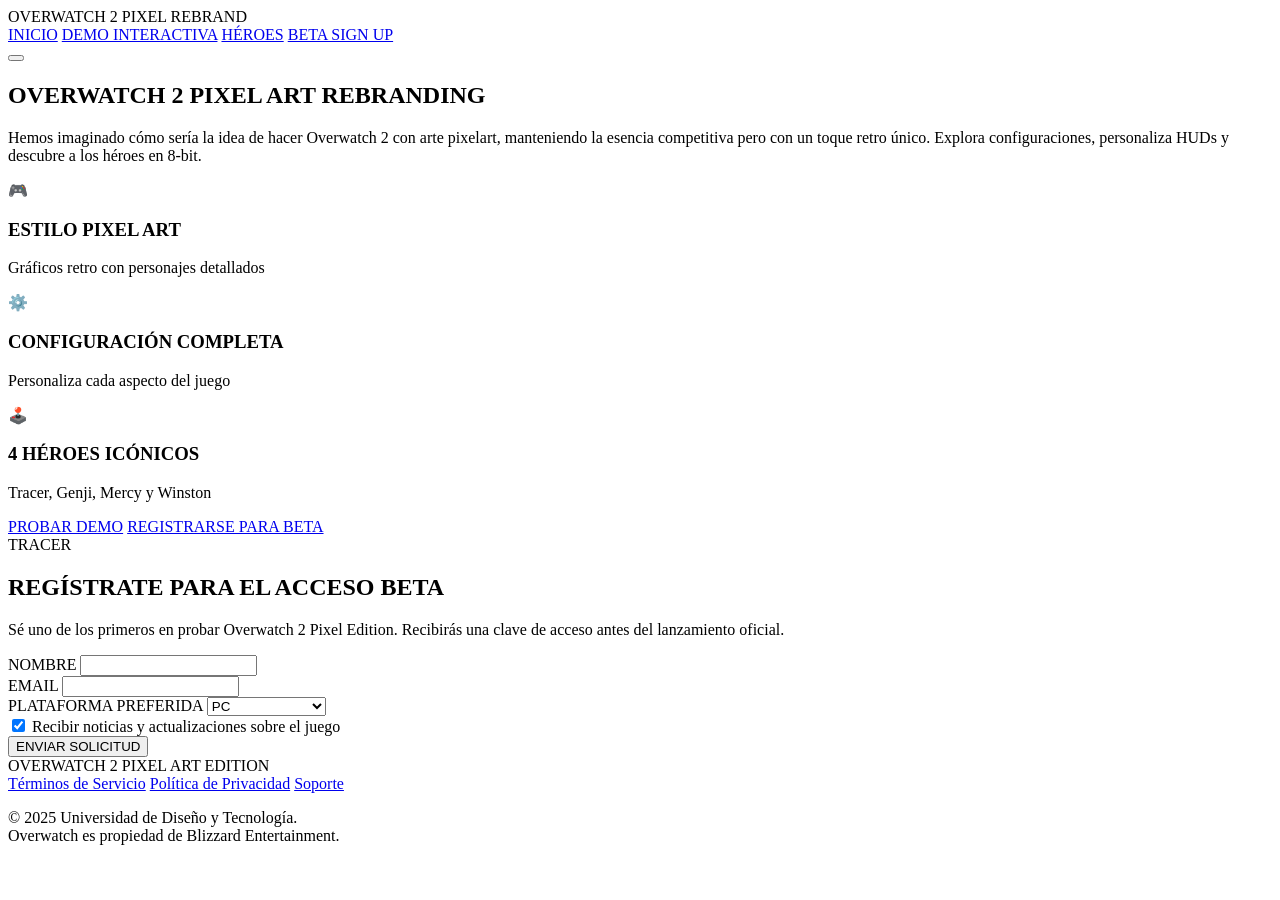
==== Overwatch2_Pixelart/Overwatch2_Pixelart/html/index.html @ 7605a67c "Add files via upload" ====
<!DOCTYPE html>
<html lang="es">
<head>
    <meta charset="UTF-8">
    <meta name="viewport" content="width=device-width, initial-scale=1.0">
    <title>Overwatch 2 - Pixel Art Rebranding</title>
    
    <!-- Fuentes -->
    <link href="https://fonts.googleapis.com/css2?family=Oswald:wght@300;400;500;600;700&display=swap" rel="stylesheet">
    
    <!-- Estilos -->
    <link rel="stylesheet" href="css/styles.css">
    <link rel="stylesheet" href="css/landing.css">
    <link rel="stylesheet" href="css/responsive.css">
    
    <!-- jQuery -->
    <script src="https://code.jquery.com/jquery-3.6.0.min.js"></script>
</head>
<body class="landing-page">
    <!-- Fondo con efecto fibra de carbono -->
    <div class="carbon-fiber-background"></div>
    
    <!-- Navegación -->
    <nav class="main-nav">
        <div class="nav-container">
            <div class="logo">
                <span class="pixel-text">OVERWATCH 2</span>
                <span class="rebranding-text">PIXEL REBRAND</span>
            </div>
            
            <div class="nav-links">
                <a href="index.html" class="nav-link active">INICIO</a>
                <a href="demo.html" class="nav-link">DEMO INTERACTIVA</a>
                <a href="#heroes" class="nav-link">HÉROES</a>
                <a href="#form" class="nav-link nav-cta">BETA SIGN UP</a>
            </div>
            
            <button class="mobile-menu-btn">
                <span class="pixel-bar"></span>
                <span class="pixel-bar"></span>
                <span class="pixel-bar"></span>
            </button>
        </div>
    </nav>
    
    <!-- Hero Section -->
    <section class="hero-section">
        <div class="hero-content">
            <h1 class="main-title">
                <span class="title-line-1">OVERWATCH 2</span>
                <span class="title-line-2">PIXEL ART REBRANDING</span>
            </h1>
            
            <p class="game-description">
                Hemos imaginado cómo sería la idea de hacer Overwatch 2 con arte pixelart, 
                manteniendo la esencia competitiva pero con un toque retro único. 
                Explora configuraciones, personaliza HUDs y descubre a los héroes en 8-bit.
            </p>
            
            <div class="key-features">
                <div class="feature">
                    <div class="feature-icon pixel-icon">🎮</div>
                    <h3>ESTILO PIXEL ART</h3>
                    <p>Gráficos retro con personajes detallados</p>
                </div>
                <div class="feature">
                    <div class="feature-icon pixel-icon">⚙️</div>
                    <h3>CONFIGURACIÓN COMPLETA</h3>
                    <p>Personaliza cada aspecto del juego</p>
                </div>
                <div class="feature">
                    <div class="feature-icon pixel-icon">🕹️</div>
                    <h3>4 HÉROES ICÓNICOS</h3>
                    <p>Tracer, Genji, Mercy y Winston</p>
                </div>
            </div>
            
            <div class="cta-buttons">
                <a href="demo.html" class="btn-primary">PROBAR DEMO</a>
                <a href="#form" class="btn-secondary">REGISTRARSE PARA BETA</a>
            </div>
        </div>
        
        <div class="hero-image">
            <div class="pixel-hero-display">
                <div class="pixel-hero" id="landingHero">
                    <div class="pixel-grid"></div>
                    <div class="hero-name">TRACER</div>
                </div>
            </div>
        </div>
    </section>
    
    <!-- Formulario de Inscripción Beta -->
    <section id="form" class="beta-form-section">
        <div class="form-container">
            <h2 class="section-title">REGÍSTRATE PARA EL ACCESO BETA</h2>
            <p class="form-description">
                Sé uno de los primeros en probar Overwatch 2 Pixel Edition. 
                Recibirás una clave de acceso antes del lanzamiento oficial.
            </p>
            
            <form id="beta-signup-form" class="beta-form">
                <div class="form-row">
                    <div class="form-group">
                        <label for="name" class="pixel-label">NOMBRE</label>
                        <input type="text" id="name" name="name" required class="pixel-input">
                    </div>
                    <div class="form-group">
                        <label for="email" class="pixel-label">EMAIL</label>
                        <input type="email" id="email" name="email" required class="pixel-input">
                    </div>
                </div>
                
                <div class="form-group">
                    <label for="platform" class="pixel-label">PLATAFORMA PREFERIDA</label>
                    <select id="platform" name="platform" class="pixel-select">
                        <option value="pc">PC</option>
                        <option value="playstation">PlayStation</option>
                        <option value="xbox">Xbox</option>
                        <option value="switch">Nintendo Switch</option>
                    </select>
                </div>
                
                <div class="form-group">
                    <label class="pixel-label checkbox-label">
                        <input type="checkbox" name="newsletter" checked>
                        <span class="pixel-checkbox"></span>
                        Recibir noticias y actualizaciones sobre el juego
                    </label>
                </div>
                
                <button type="submit" class="btn-submit">ENVIAR SOLICITUD</button>
            </form>
        </div>
    </section>
    
    <!-- Footer -->
    <footer class="main-footer">
        <div class="footer-content">
            <div class="footer-logo">
                <span class="pixel-text">OVERWATCH 2</span>
                <span class="footer-subtitle">PIXEL ART EDITION</span>
            </div>
            
            <div class="footer-links">
                <a href="#" class="footer-link">Términos de Servicio</a>
                <a href="#" class="footer-link">Política de Privacidad</a>
                <a href="#" class="footer-link">Soporte</a>
            </div>
            
            <p class="copyright">
                © 2025 Universidad de Diseño y Tecnología.<br>
                Overwatch es propiedad de Blizzard Entertainment.
            </p>
        </div>
    </footer>
    
    <!-- Scripts -->
    <script src="js/main.js"></script>
    <script src="js/form-validation.js"></script>
</body>
</html>
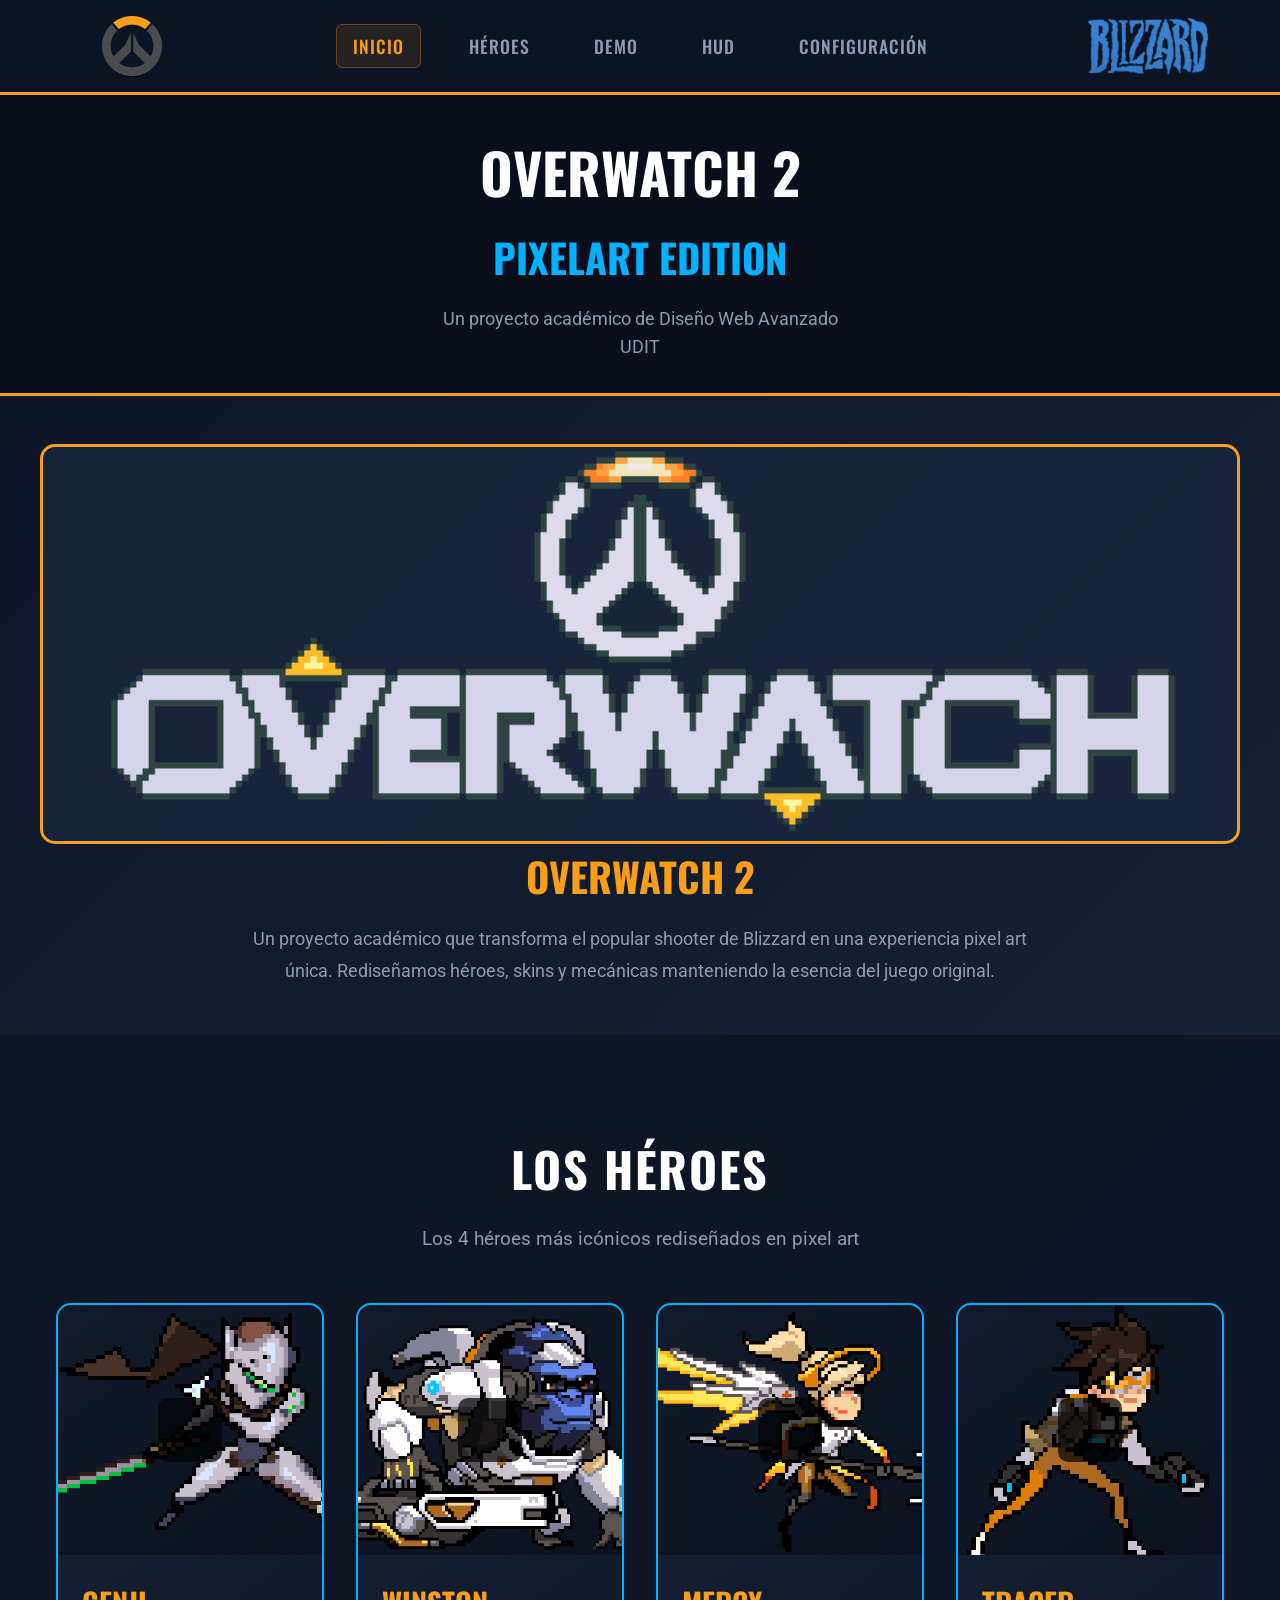
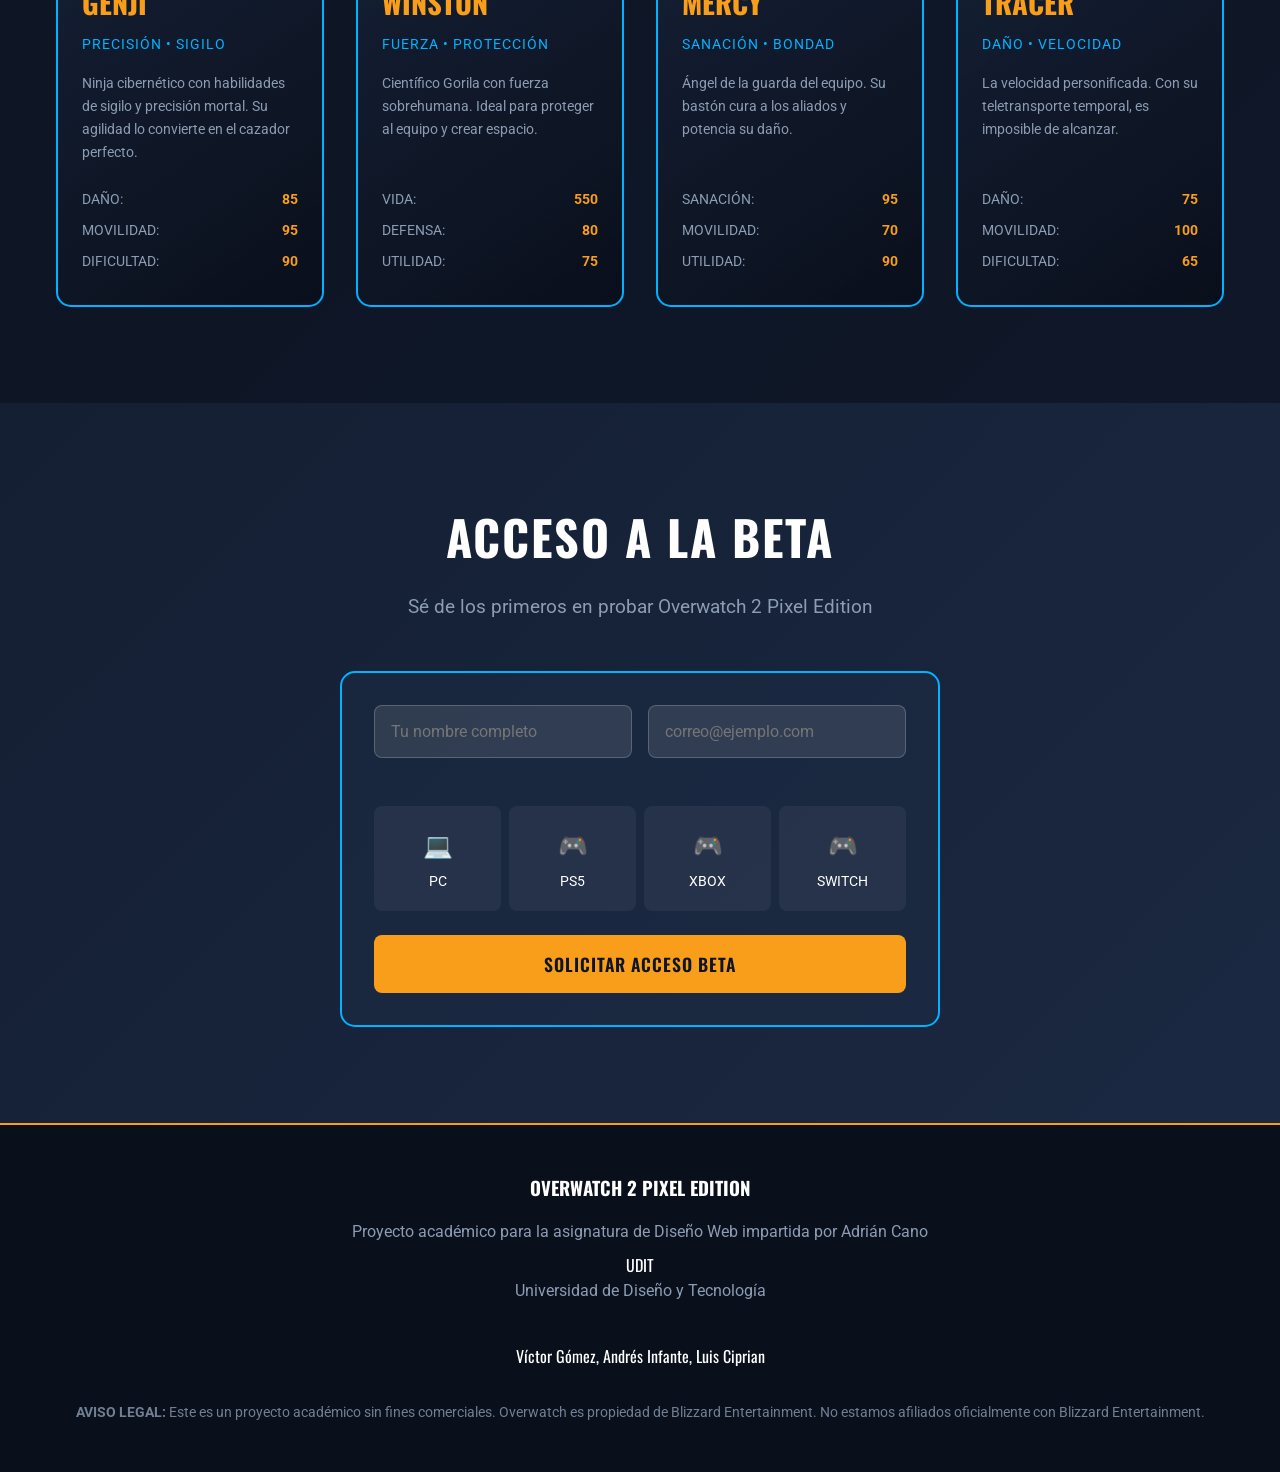
==== commit 08bfff72: "Add files via upload" ====
--- a/Overwatch2_Pixelart/Overwatch2_Pixelart/html/index.html
+++ b/Overwatch2_Pixelart/Overwatch2_Pixelart/html/index.html
@@ -3,161 +3,1087 @@
 <head>
     <meta charset="UTF-8">
     <meta name="viewport" content="width=device-width, initial-scale=1.0">
-    <title>Overwatch 2 - Pixel Art Rebranding</title>
+    <title>Overwatch 2 - Pixel Art Edition | Proyecto Académico</title>
+    
+    
+    <meta name="description" content="Overwatch 2 reimaginado en estilo pixel art. Proyecto académico de rebranding con demo interactiva.">
+    <meta name="keywords" content="Overwatch 2, pixel art, retro gaming, 8-bit, Tracer, Genji, Mercy, Winston">
+    <meta name="author" content="UDIT - Universidad de Diseño y Tecnología">
+    
+    
+    <meta property="og:title" content="Overwatch 2 - Pixel Art Edition">
+    <meta property="og:description" content="Proyecto académico - Overwatch 2 en estilo pixel art">
+    <meta property="og:type" content="website">
     
     <!-- Fuentes -->
-    <link href="https://fonts.googleapis.com/css2?family=Oswald:wght@300;400;500;600;700&display=swap" rel="stylesheet">
+    <link rel="preconnect" href="https://fonts.googleapis.com">
+    <link rel="preconnect" href="https://fonts.gstatic.com" crossorigin>
+    <link href="https://fonts.googleapis.com/css2?family=Oswald:wght@300;400;500;600;700&family=Roboto:wght@300;400;500;700&display=swap" rel="stylesheet">
     
-    <!-- Estilos -->
-    <link rel="stylesheet" href="css/styles.css">
-    <link rel="stylesheet" href="css/landing.css">
-    <link rel="stylesheet" href="css/responsive.css">
+    <!-- Favicon -->
+    <link rel="icon" href="favicon.ico" type="image/x-icon">
     
     <!-- jQuery -->
-    <script src="https://code.jquery.com/jquery-3.6.0.min.js"></script>
+    <script src="https://code.jquery.com/jquery-3.6.0.min.js" defer></script>
 </head>
 <body class="landing-page">
-    <!-- Fondo con efecto fibra de carbono -->
-    <div class="carbon-fiber-background"></div>
+
+    <div class="ow-background">
+        <div class="particles-container"></div>
+        <div class="gradient-overlay"></div>
+    </div>
+    <!DOCTYPE html>
+<html lang="es">
+<head>
+    <meta charset="UTF-8">
+    <meta name="viewport" content="width=device-width, initial-scale=1.0">
+    <title>Overwatch 2 - Pixel Art Edition</title>
     
-    <!-- Navegación -->
-    <nav class="main-nav">
-        <div class="nav-container">
-            <div class="logo">
-                <span class="pixel-text">OVERWATCH 2</span>
-                <span class="rebranding-text">PIXEL REBRAND</span>
-            </div>
-            
-            <div class="nav-links">
-                <a href="index.html" class="nav-link active">INICIO</a>
-                <a href="demo.html" class="nav-link">DEMO INTERACTIVA</a>
-                <a href="#heroes" class="nav-link">HÉROES</a>
-                <a href="#form" class="nav-link nav-cta">BETA SIGN UP</a>
-            </div>
-            
-            <button class="mobile-menu-btn">
-                <span class="pixel-bar"></span>
-                <span class="pixel-bar"></span>
-                <span class="pixel-bar"></span>
-            </button>
-        </div>
-    </nav>
+    <!-- Fuentes -->
+    <link rel="preconnect" href="https://fonts.googleapis.com">
+    <link rel="preconnect" href="https://fonts.gstatic.com" crossorigin>
+    <link href="https://fonts.googleapis.com/css2?family=Oswald:wght@400;500;600;700&family=Roboto:wght@400;500&display=swap" rel="stylesheet">
     
-    <!-- Hero Section -->
-    <section class="hero-section">
-        <div class="hero-content">
-            <h1 class="main-title">
-                <span class="title-line-1">OVERWATCH 2</span>
-                <span class="title-line-2">PIXEL ART REBRANDING</span>
-            </h1>
-            
-            <p class="game-description">
-                Hemos imaginado cómo sería la idea de hacer Overwatch 2 con arte pixelart, 
-                manteniendo la esencia competitiva pero con un toque retro único. 
-                Explora configuraciones, personaliza HUDs y descubre a los héroes en 8-bit.
-            </p>
-            
-            <div class="key-features">
-                <div class="feature">
-                    <div class="feature-icon pixel-icon">🎮</div>
-                    <h3>ESTILO PIXEL ART</h3>
-                    <p>Gráficos retro con personajes detallados</p>
-                </div>
-                <div class="feature">
-                    <div class="feature-icon pixel-icon">⚙️</div>
-                    <h3>CONFIGURACIÓN COMPLETA</h3>
-                    <p>Personaliza cada aspecto del juego</p>
-                </div>
-                <div class="feature">
-                    <div class="feature-icon pixel-icon">🕹️</div>
-                    <h3>4 HÉROES ICÓNICOS</h3>
-                    <p>Tracer, Genji, Mercy y Winston</p>
+    <style>
+        /* Reset y estilos base */
+        * {
+            margin: 0;
+            padding: 0;
+            box-sizing: border-box;
+        }
+
+        body {
+            font-family: 'Oswald', sans-serif;
+            background: linear-gradient(135deg, #0d1524 0%, #1c2a44 100%);
+            color: white;
+            min-height: 100vh;
+        }
+
+        /* Variables de color */
+        :root {
+            --ow-orange: #f99e1a;
+            --ow-blue: #00b2ff;
+            --ow-dark: #0d1524;
+            --ow-white: #ffffff;
+            --ow-gray: #8b9cb3;
+        }
+
+        /* Header simple */
+        .simple-header {
+            background: rgba(13, 21, 36, 0.95);
+            border-bottom: 3px solid var(--ow-orange);
+            padding: 1rem 0;
+            position: sticky;
+            top: 0;
+            z-index: 1000;
+        }
+
+        .header-content {
+            max-width: 1200px;
+            margin: 0 auto;
+            display: flex;
+            justify-content: space-between;
+            align-items: center;
+            padding: 0 2rem;
+        }
+
+        /* Hueco izquierdo para logo Oficial */
+        .logo-left {
+            flex: 1;
+        }
+
+        .logo-container {
+            width: 120px;
+            height: 60px;
+            display: flex;
+            align-items: center;
+            justify-content: center;
+        }
+
+        .logo-image {
+            max-width: 100%;
+            max-height: 100%;
+            object-fit: contain;
+        }
+
+        .logo-placeholder {
+            width: 100%;
+            height: 100%;
+            background: rgba(249, 158, 26, 0.1);
+            border: 2px dashed var(--ow-orange);
+            border-radius: 8px;
+            display: flex;
+            align-items: center;
+            justify-content: center;
+            color: var(--ow-gray);
+            font-size: 0.8rem;
+            text-align: center;
+            padding: 0.5rem;
+        }
+
+        /* Navegación central */
+        .nav-center {
+            flex: 2;
+            display: flex;
+            justify-content: center;
+        }
+
+        .nav-links {
+            display: flex;
+            gap: 2rem;
+            list-style: none;
+        }
+
+        .nav-link {
+            color: var(--ow-gray);
+            text-decoration: none;
+            font-size: 1.1rem;
+            font-weight: 500;
+            padding: 0.5rem 1rem;
+            border-radius: 6px;
+            transition: all 0.3s ease;
+            text-transform: uppercase;
+            letter-spacing: 1px;
+        }
+
+        .nav-link:hover {
+            color: var(--ow-white);
+            background: rgba(255, 255, 255, 0.1);
+            transform: translateY(-2px);
+        }
+
+        .nav-link.active {
+            color: var(--ow-orange);
+            background: rgba(249, 158, 26, 0.1);
+            border: 1px solid rgba(249, 158, 26, 0.3);
+        }
+
+        /* Hueco derecho para logo Blizzard*/
+        .logo-right {
+            flex: 1;
+            display: flex;
+            justify-content: flex-end;
+        }
+
+        /* Menú móvil */
+        .mobile-toggle {
+            display: none;
+            background: none;
+            border: none;
+            color: var(--ow-white);
+            font-size: 1.5rem;
+            cursor: pointer;
+            padding: 0.5rem;
+        }
+
+        /* Responsive */
+        @media (max-width: 992px) {
+            .header-content {
+                padding: 0 1rem;
+            }
+            
+            .nav-links {
+                gap: 1rem;
+            }
+            
+            .nav-link {
+                font-size: 1rem;
+                padding: 0.4rem 0.8rem;
+            }
+        }
+
+        @media (max-width: 768px) {
+            .header-content {
+                flex-wrap: wrap;
+            }
+            
+            .logo-left, .logo-right {
+                flex: none;
+                width: 100px;
+            }
+            
+            .nav-center {
+                order: 3;
+                flex: 100%;
+                margin-top: 1rem;
+            }
+            
+            .mobile-toggle {
+                display: block;
+                order: 2;
+            }
+            
+            .nav-links {
+                flex-direction: column;
+                gap: 0.5rem;
+                display: none;
+                width: 100%;
+            }
+            
+            .nav-links.active {
+                display: flex;
+            }
+            
+            .nav-link {
+                text-align: center;
+                padding: 1rem;
+                background: rgba(255, 255, 255, 0.05);
+                border-radius: 8px;
+            }
+        }
+
+        @media (max-width: 480px) {
+            .logo-container {
+                width: 100px;
+                height: 50px;
+            }
+            
+            .header-content {
+                padding: 0 0.5rem;
+            }
+            
+            .nav-link {
+                font-size: 0.9rem;
+            }
+        }
+    </style>
+</head>
+<body>
+    <!-- Header Simple -->
+    <header class="simple-header">
+        <div class="header-content">
+           
+            <div class="logo-left">
+                <div class="logo-container">
+                 
+                    <img src="../media/images/backgrounds/Ow.png" alt="Logo Izquierdo" class="logo-image" 
+                         onerror="this.style.display='none'; this.nextElementSibling.style.display='flex';">
+                    <div class="logo-placeholder" style="display: none;">
+                        Logo Izquierdo<br>
+                        ../media/logos/logo-left.png
+                    </div>
                 </div>
             </div>
             
-            <div class="cta-buttons">
-                <a href="demo.html" class="btn-primary">PROBAR DEMO</a>
-                <a href="#form" class="btn-secondary">REGISTRARSE PARA BETA</a>
-            </div>
-        </div>
-        
-        <div class="hero-image">
-            <div class="pixel-hero-display">
-                <div class="pixel-hero" id="landingHero">
-                    <div class="pixel-grid"></div>
-                    <div class="hero-name">TRACER</div>
+            <!-- Navegación -->
+            <button class="mobile-toggle" aria-label="Menú">
+                ☰
+            </button>
+            
+            <nav class="nav-center">
+                <ul class="nav-links">
+                    <li><a href="index.html" class="nav-link active">INICIO</a></li>
+                    <li><a href="characters.html" class="nav-link">HÉROES</a></li>
+                    <li><a href="demo.html" class="nav-link">DEMO</a></li>
+                    <li><a href="hud.html" class="nav-link">HUD</a></li>
+                    <li><a href="config.html" class="nav-link">CONFIGURACIÓN</a></li>
+                </ul>
+            </nav>
+            
+           
+            <div class="logo-right">
+                <div class="logo-container">
+                    
+                    <img src="../media/images/backgrounds/Blizzard.png" alt="Logo Derecho" class="logo-image"
+                         onerror="this.style.display='none'; this.nextElementSibling.style.display='flex';">
+                    <div class="logo-placeholder" style="display: none;">
+                        Logo Derecho<br>
+                        ../media/logos/logo-right.png
+                    </div>
                 </div>
             </div>
         </div>
-    </section>
+    </header>
+
+
+
+    <script>
+        // Menú móvil
+        document.addEventListener('DOMContentLoaded', function() {
+            const toggleBtn = document.querySelector('.mobile-toggle');
+            const navLinks = document.querySelector('.nav-links');
+            
+            if (toggleBtn) {
+                toggleBtn.addEventListener('click', function() {
+                    navLinks.classList.toggle('active');
+                    this.textContent = navLinks.classList.contains('active') ? '✕' : '☰';
+                });
+            }
+            
+            // Marcar enlace activo según la página actual
+            const currentPage = window.location.pathname.split('/').pop();
+            document.querySelectorAll('.nav-link').forEach(link => {
+                const linkPage = link.getAttribute('href');
+                if (linkPage === currentPage || 
+                    (currentPage === '' && linkPage === 'index.html')) {
+                    link.classList.add('active');
+                } else {
+                    link.classList.remove('active');
+                }
+            });
+            
+            // Cerrar menú al hacer clic en un enlace (móvil)
+            document.querySelectorAll('.nav-link').forEach(link => {
+                link.addEventListener('click', function() {
+                    if (window.innerWidth <= 768) {
+                        navLinks.classList.remove('active');
+                        toggleBtn.textContent = '☰';
+                    }
+                });
+            });
+        });
+    </script>
+</body>
+</html>
+
+    <!-- Header simplificado -->
+    <header class="ow-header">
+        <div class="header-container">
+            <div>
+
+            </div>
+            <h1 class="main-title">
+                <span class="title-overwatch">OVERWATCH 2</span>
+                <div>
+
+                </div>
+                <span class="title-pixel">PIXELART EDITION</span>
+            </h1>
+            
+            <p class="header-subtitle">Un proyecto académico de Diseño Web Avanzado</p>
+            <div>
+                <p class="header-subtitle">UDIT</p>
+            </div>
+        </div>
+    </header>
+
     
-    <!-- Formulario de Inscripción Beta -->
-    <section id="form" class="beta-form-section">
-        <div class="form-container">
-            <h2 class="section-title">REGÍSTRATE PARA EL ACCESO BETA</h2>
-            <p class="form-description">
-                Sé uno de los primeros en probar Overwatch 2 Pixel Edition. 
-                Recibirás una clave de acceso antes del lanzamiento oficial.
-            </p>
-            
-            <form id="beta-signup-form" class="beta-form">
-                <div class="form-row">
-                    <div class="form-group">
-                        <label for="name" class="pixel-label">NOMBRE</label>
-                        <input type="text" id="name" name="name" required class="pixel-input">
+
+    <!-- Main Content -->
+    <main>
+        <!-- Hero Section -->
+        <section class="hero-section">
+            <div class="hero-container">
+              <div class="banner-image-container">
+    <!-- Usa la ruta correcta -->
+    <img src="../media/images/backgrounds/Logo.png" alt="Overwatch 2 Pixel Art Banner" class="banner-image">
+    <div class="image-placeholder" style="display: none;">
+        
+
+    </div>
+</div>
+           <div>
+            <div>
+
+            </div>
+           </div>     
+                <!-- Descripción del juego -->
+                <div class="game-description">
+                    <div>
+
                     </div>
-                    <div class="form-group">
-                        <label for="email" class="pixel-label">EMAIL</label>
-                        <input type="email" id="email" name="email" required class="pixel-input">
+                    <h2>OVERWATCH 2 </h2>
+                    <p>Un proyecto académico que transforma el popular shooter de Blizzard en una experiencia pixel art única. Rediseñamos héroes, skins y mecánicas manteniendo la esencia del juego original.</p>
+                </div>
+            </div>
+        </section>
+
+        <!-- Sección de Héroes - 4 personajes en paralelo -->
+        <section class="heroes-section" id="heroes">
+            <div class="section-container">
+                <h1 class="section-title">LOS HÉROES</h1>
+                <p class="section-subtitle">Los 4 héroes más icónicos rediseñados en pixel art</p>
+                
+                <div class="heroes-grid">
+                    <!-- HÉROE 1: GENJI -->
+                    <div class="hero-card">
+                        <div class="hero-image-container">
+                            <!-- Espacio para imagen de Genji -->
+                            <img src="../media/images/heroes/genji-pixel.png" alt="Genji Pixel Art" class="hero-image">
+                            <div class="image-placeholder">
+                               
+                            </div>
+                        </div>
+                        <div class="hero-info">
+                            <h3 class="hero-name">GENJI</h3>
+                            <p class="hero-role">PRECISIÓN • SIGILO</p>
+                            <p class="hero-description">Ninja cibernético con habilidades de sigilo y precisión mortal. Su agilidad lo convierte en el cazador perfecto.</p>
+                            <div class="hero-stats">
+                                <div class="stat">
+                                    <span>DAÑO:</span>
+                                    <span class="stat-value">85</span>
+                                </div>
+                                <div class="stat">
+                                    <span>MOVILIDAD:</span>
+                                    <span class="stat-value">95</span>
+                                </div>
+                                <div class="stat">
+                                    <span>DIFICULTAD:</span>
+                                    <span class="stat-value">90</span>
+                                </div>
+                            </div>
+                        </div>
+                    </div>
+
+                    <!-- HÉROE 2: WINSTON -->
+                    <div class="hero-card">
+                        <div class="hero-image-container">
+                            <!-- Espacio para imagen de Winston -->
+                            <img src="../media/images/heroes/winston-pixel.png" alt="Winston Pixel Art" class="hero-image">
+                            <div class="image-placeholder">
+                                
+                                
+                            </div>
+                        </div>
+                        <div class="hero-info">
+                            <h3 class="hero-name">WINSTON</h3>
+                            <p class="hero-role">FUERZA • PROTECCIÓN</p>
+                            <p class="hero-description">Científico Gorila con fuerza sobrehumana. Ideal para proteger al equipo y crear espacio.</p>
+                            <div class="hero-stats">
+                                <div class="stat">
+                                    <span>VIDA:</span>
+                                    <span class="stat-value">550</span>
+                                </div>
+                                <div class="stat">
+                                    <span>DEFENSA:</span>
+                                    <span class="stat-value">80</span>
+                                </div>
+                                <div class="stat">
+                                    <span>UTILIDAD:</span>
+                                    <span class="stat-value">75</span>
+                                </div>
+                            </div>
+                        </div>
+                    </div>
+
+                    <!-- HÉROE 3: MERCY -->
+                    <div class="hero-card">
+                        <div class="hero-image-container">
+                            <!-- Espacio para imagen de Mercy -->
+                            <img src="../media/images/heroes/mercy-pixel.png" alt="Mercy Pixel Art" class="hero-image">
+                            <div class="image-placeholder">
+                                
+                            </div>
+                        </div>
+                        <div class="hero-info">
+                            <h3 class="hero-name">MERCY</h3>
+                            <p class="hero-role">SANACIÓN • BONDAD</p>
+                            <p class="hero-description">Ángel de la guarda del equipo. Su bastón cura a los aliados y potencia su daño.</p>
+                            <div class="hero-stats">
+                                <div class="stat">
+                                    <span>SANACIÓN:</span>
+                                    <span class="stat-value">95</span>
+                                </div>
+                                <div class="stat">
+                                    <span>MOVILIDAD:</span>
+                                    <span class="stat-value">70</span>
+                                </div>
+                                <div class="stat">
+                                    <span>UTILIDAD:</span>
+                                    <span class="stat-value">90</span>
+                                </div>
+                            </div>
+                        </div>
+                    </div>
+
+                    <!-- HÉROE 4: TRACER -->
+                    <div class="hero-card">
+                        <div class="hero-image-container">
+                            <!-- Espacio para imagen de Tracer -->
+                            <img src="../media/images/heroes/tracer-pixel.png" alt="Tracer Pixel Art" class="hero-image">
+                            <div class="image-placeholder">
+                               
+                            </div>
+                        </div>
+                        <div class="hero-info">
+                            <h3 class="hero-name">TRACER</h3>
+                            <p class="hero-role">DAÑO • VELOCIDAD</p>
+                            <p class="hero-description">La velocidad personificada. Con su teletransporte temporal, es imposible de alcanzar.</p>
+                            <div class="hero-stats">
+                                <div class="stat">
+                                    <span>DAÑO:</span>
+                                    <span class="stat-value">75</span>
+                                </div>
+                                <div class="stat">
+                                    <span>MOVILIDAD:</span>
+                                    <span class="stat-value">100</span>
+                                </div>
+                                <div class="stat">
+                                    <span>DIFICULTAD:</span>
+                                    <span class="stat-value">65</span>
+                                </div>
+                            </div>
+                        </div>
                     </div>
                 </div>
+            </div>
+        </section>
+
+        <!-- Formulario Beta -->
+        <section id="form" class="beta-section">
+            <div class="section-container">
+                <h2 class="section-title">ACCESO A LA BETA</h2>
+                <p class="section-subtitle">Sé de los primeros en probar Overwatch 2 Pixel Edition</p>
                 
-                <div class="form-group">
-                    <label for="platform" class="pixel-label">PLATAFORMA PREFERIDA</label>
-                    <select id="platform" name="platform" class="pixel-select">
-                        <option value="pc">PC</option>
-                        <option value="playstation">PlayStation</option>
-                        <option value="xbox">Xbox</option>
-                        <option value="switch">Nintendo Switch</option>
-                    </select>
+                <form id="beta-signup-form" class="beta-form">
+                    <div class="form-row">
+                        <div class="form-group">
+                            <input type="text" id="name" name="name" required 
+                                   class="form-input"
+                                   placeholder="Tu nombre completo">
+                        </div>
+                        <div class="form-group">
+                            <input type="email" id="email" name="email" required 
+                                   class="form-input"
+                                   placeholder="correo@ejemplo.com">
+                        </div>
+                    </div>
+                    
+                    <div class="form-group">
+                        <div class="platform-selectors">
+                            <label class="platform-option">
+                                <input type="radio" name="platform" value="pc" class="platform-radio">
+                                <span class="platform-card">
+                                    <span class="platform-icon">💻</span>
+                                    <span class="platform-name">PC</span>
+                                </span>
+                            </label>
+                            <label class="platform-option">
+                                <input type="radio" name="platform" value="playstation" class="platform-radio">
+                                <span class="platform-card">
+                                    <span class="platform-icon">🎮</span>
+                                    <span class="platform-name">PS5</span>
+                                </span>
+                            </label>
+                            <label class="platform-option">
+                                <input type="radio" name="platform" value="xbox" class="platform-radio">
+                                <span class="platform-card">
+                                    <span class="platform-icon">🎮</span>
+                                    <span class="platform-name">XBOX</span>
+                                </span>
+                            </label>
+                            <label class="platform-option">
+                                <input type="radio" name="platform" value="switch" class="platform-radio">
+                                <span class="platform-card">
+                                    <span class="platform-icon">🎮</span>
+                                    <span class="platform-name">SWITCH</span>
+                                </span>
+                            </label>
+                        </div>
+                    </div>
+                    
+                    <button type="submit" class="submit-button">
+                        SOLICITAR ACCESO BETA
+                    </button>
+                </form>
+            </div>
+        </section>
+    </main>
+
+    <!-- Footer -->
+    <footer class="site-footer">
+        <div class="footer-container">
+            <div class="footer-content">
+                <div class="footer-info">
+                    <h3>OVERWATCH 2 PIXEL EDITION</h3>
+                    <p>Proyecto académico para la asignatura de Diseño Web impartida por Adrián Cano</p>
+                    <div>
+                        <p></p>UDIT
+                    </div>
+                    <p>Universidad de Diseño y Tecnología</p>
                 </div>
-                
-                <div class="form-group">
-                    <label class="pixel-label checkbox-label">
-                        <input type="checkbox" name="newsletter" checked>
-                        <span class="pixel-checkbox"></span>
-                        Recibir noticias y actualizaciones sobre el juego
-                    </label>
+                <div>Víctor Gómez, Andrés Infante, Luis Ciprian</div>
+                    <p></p>
                 </div>
-                
-                <button type="submit" class="btn-submit">ENVIAR SOLICITUD</button>
-            </form>
-        </div>
-    </section>
-    
-    <!-- Footer -->
-    <footer class="main-footer">
-        <div class="footer-content">
-            <div class="footer-logo">
-                <span class="pixel-text">OVERWATCH 2</span>
-                <span class="footer-subtitle">PIXEL ART EDITION</span>
+                <div class="footer-disclaimer">
+                    <p><strong>AVISO LEGAL:</strong> Este es un proyecto académico sin fines comerciales. Overwatch es propiedad de Blizzard Entertainment. No estamos afiliados oficialmente con Blizzard Entertainment.</p>
+                </div>
             </div>
-            
-            <div class="footer-links">
-                <a href="#" class="footer-link">Términos de Servicio</a>
-                <a href="#" class="footer-link">Política de Privacidad</a>
-                <a href="#" class="footer-link">Soporte</a>
-            </div>
-            
-            <p class="copyright">
-                © 2025 Universidad de Diseño y Tecnología.<br>
-                Overwatch es propiedad de Blizzard Entertainment.
-            </p>
         </div>
     </footer>
-    
+
+    <!-- Estilos CSS -->
+    <style>
+        /* Reset y estilos base */
+        * {
+            margin: 0;
+            padding: 0;
+            box-sizing: border-box;
+        }
+
+        body {
+            font-family: 'Oswald', sans-serif;
+            background: linear-gradient(135deg, #0d1524 0%, #1c2a44 100%);
+            color: white;
+            line-height: 1.6;
+            min-height: 100vh;
+        }
+
+        /* Variables de color Overwatch */
+        :root {
+            --ow-orange: #f99e1a;
+            --ow-blue: #00b2ff;
+            --ow-dark: #0d1524;
+            --ow-darker: #090e1a;
+            --ow-light: #1c2a44;
+            --ow-white: #ffffff;
+            --ow-gray: #8b9cb3;
+        }
+
+        /* Header centrado */
+        .ow-header {
+            text-align: center;
+            padding: 2rem 1rem;
+            background: rgba(9, 14, 26, 0.9);
+            border-bottom: 3px solid var(--ow-orange);
+        }
+
+        .header-container {
+            max-width: 1200px;
+            margin: 0 auto;
+        }
+
+        .main-title {
+            font-size: 3.5rem;
+            margin-bottom: 1rem;
+        }
+
+        .title-overwatch {
+            color: var(--ow-white);
+            display: block;
+        }
+
+        .title-pixel {
+            color: var(--ow-blue);
+            font-size: 2.5rem;
+            display: block;
+            margin-top: 0.5rem;
+        }
+
+        .header-subtitle {
+            color: var(--ow-gray);
+            font-family: 'Roboto', sans-serif;
+            font-size: 1.1rem;
+        }
+
+        /* Contenedores */
+        .section-container {
+            max-width: 1200px;
+            margin: 0 auto;
+            padding: 2rem 1rem;
+        }
+
+        /* Hero Section */
+        .hero-section {
+            padding: 3rem 1rem;
+        }
+
+        .hero-container {
+            max-width: 1200px;
+            margin: 0 auto;
+        }
+
+        .main-banner {
+            margin-bottom: 3rem;
+        }
+
+        .banner-image-container {
+            width: 100%;
+            height: 400px;
+            background: rgba(28, 42, 68, 0.6);
+            border-radius: 15px;
+            overflow: hidden;
+            border: 3px solid var(--ow-orange);
+            position: relative;
+        }
+
+        .banner-image {
+            width: 100%;
+            height: 100%;
+            object-fit: cover;
+        }
+
+        .image-placeholder {
+            position: absolute;
+            top: 50%;
+            left: 50%;
+            transform: translate(-50%, -50%);
+            text-align: center;
+            color: var(--ow-gray);
+            font-family: 'Roboto', sans-serif;
+            background: rgba(0, 0, 0, 0.7);
+            padding: 2rem;
+            border-radius: 10px;
+        }
+
+        .game-description {
+            text-align: center;
+            max-width: 800px;
+            margin: 0 auto;
+        }
+
+        .game-description h2 {
+            color: var(--ow-orange);
+            font-size: 2.5rem;
+            margin-bottom: 1rem;
+        }
+
+        .game-description p {
+            color: var(--ow-gray);
+            font-family: 'Roboto', sans-serif;
+            font-size: 1.1rem;
+            line-height: 1.8;
+        }
+
+        /* Sección de Héroes */
+        .heroes-section {
+            padding: 4rem 1rem;
+            background: rgba(13, 21, 36, 0.8);
+        }
+
+        .section-title {
+            text-align: center;
+            font-size: 3rem;
+            color: var(--ow-white);
+            margin-bottom: 1rem;
+            text-transform: uppercase;
+            letter-spacing: 2px;
+        }
+
+        .section-subtitle {
+            text-align: center;
+            color: var(--ow-gray);
+            font-family: 'Roboto', sans-serif;
+            font-size: 1.2rem;
+            margin-bottom: 3rem;
+        }
+
+        /* Grid de héroes - 4 en paralelo */
+        .heroes-grid {
+            display: grid;
+            grid-template-columns: repeat(4, 1fr);
+            gap: 2rem;
+            margin-top: 2rem;
+        }
+
+        /* Tarjetas de héroe */
+        .hero-card {
+            background: linear-gradient(145deg, rgba(28, 42, 68, 0.8), rgba(9, 14, 26, 0.9));
+            border-radius: 15px;
+            overflow: hidden;
+            border: 2px solid var(--ow-blue);
+            transition: all 0.3s ease;
+            display: flex;
+            flex-direction: column;
+            height: 100%;
+        }
+
+        .hero-card:hover {
+            transform: translateY(-10px);
+            border-color: var(--ow-orange);
+            box-shadow: 0 20px 40px rgba(249, 158, 26, 0.3);
+        }
+
+        .hero-image-container {
+            height: 250px;
+            background: rgba(0, 0, 0, 0.3);
+            overflow: hidden;
+            position: relative;
+        }
+
+        .hero-image {
+            width: 100%;
+            height: 100%;
+            object-fit: cover;
+        }
+
+        .hero-info {
+            padding: 1.5rem;
+            flex: 1;
+            display: flex;
+            flex-direction: column;
+        }
+
+        .hero-name {
+            color: var(--ow-orange);
+            font-size: 1.8rem;
+            margin-bottom: 0.5rem;
+        }
+
+        .hero-role {
+            color: var(--ow-blue);
+            font-family: 'Roboto', sans-serif;
+            font-size: 0.9rem;
+            margin-bottom: 1rem;
+            letter-spacing: 1px;
+        }
+
+        .hero-description {
+            color: var(--ow-gray);
+            font-family: 'Roboto', sans-serif;
+            font-size: 0.9rem;
+            line-height: 1.6;
+            margin-bottom: 1.5rem;
+            flex: 1;
+        }
+
+        .hero-stats {
+            margin-top: auto;
+        }
+
+        .stat {
+            display: flex;
+            justify-content: space-between;
+            margin-bottom: 0.5rem;
+            font-family: 'Roboto', sans-serif;
+            font-size: 0.9rem;
+        }
+
+        .stat span:first-child {
+            color: var(--ow-gray);
+        }
+
+        .stat-value {
+            color: var(--ow-orange);
+            font-weight: bold;
+        }
+
+        /* Sección Beta */
+        .beta-section {
+            padding: 4rem 1rem;
+        }
+
+        .beta-form {
+            max-width: 600px;
+            margin: 0 auto;
+            background: rgba(28, 42, 68, 0.6);
+            padding: 2rem;
+            border-radius: 15px;
+            border: 2px solid var(--ow-blue);
+        }
+
+        .form-row {
+            display: grid;
+            grid-template-columns: 1fr 1fr;
+            gap: 1rem;
+            margin-bottom: 1.5rem;
+        }
+
+        @media (max-width: 768px) {
+            .form-row {
+                grid-template-columns: 1fr;
+            }
+        }
+
+        .form-group {
+            margin-bottom: 1.5rem;
+        }
+
+        .form-input {
+            width: 100%;
+            padding: 1rem;
+            background: rgba(255, 255, 255, 0.1);
+            border: 1px solid rgba(255, 255, 255, 0.2);
+            border-radius: 8px;
+            color: white;
+            font-family: 'Roboto', sans-serif;
+            font-size: 1rem;
+        }
+
+        .form-input:focus {
+            outline: none;
+            border-color: var(--ow-orange);
+        }
+
+        .platform-selectors {
+            display: grid;
+            grid-template-columns: repeat(4, 1fr);
+            gap: 0.5rem;
+        }
+
+        @media (max-width: 768px) {
+            .platform-selectors {
+                grid-template-columns: repeat(2, 1fr);
+            }
+        }
+
+        @media (max-width: 480px) {
+            .platform-selectors {
+                grid-template-columns: 1fr;
+            }
+        }
+
+        .platform-radio {
+            display: none;
+        }
+
+        .platform-card {
+            display: flex;
+            flex-direction: column;
+            align-items: center;
+            padding: 1rem;
+            background: rgba(255, 255, 255, 0.05);
+            border: 2px solid transparent;
+            border-radius: 8px;
+            cursor: pointer;
+            transition: all 0.3s ease;
+            text-align: center;
+        }
+
+        .platform-radio:checked + .platform-card {
+            border-color: var(--ow-orange);
+            background: rgba(249, 158, 26, 0.1);
+        }
+
+        .platform-icon {
+            font-size: 1.5rem;
+            margin-bottom: 0.5rem;
+        }
+
+        .platform-name {
+            font-family: 'Roboto', sans-serif;
+            font-size: 0.9rem;
+        }
+
+        .submit-button {
+            width: 100%;
+            padding: 1rem;
+            background: var(--ow-orange);
+            color: var(--ow-dark);
+            border: none;
+            border-radius: 8px;
+            font-family: 'Oswald', sans-serif;
+            font-size: 1.1rem;
+            font-weight: 600;
+            cursor: pointer;
+            transition: all 0.3s ease;
+            text-transform: uppercase;
+            letter-spacing: 1px;
+        }
+
+        .submit-button:hover {
+            background: #ffb53a;
+            transform: translateY(-2px);
+            box-shadow: 0 10px 20px rgba(249, 158, 26, 0.3);
+        }
+
+        /* Footer */
+        .site-footer {
+            background: rgba(9, 14, 26, 0.95);
+            border-top: 2px solid var(--ow-orange);
+            padding: 3rem 1rem;
+            text-align: center;
+        }
+
+        .footer-container {
+            max-width: 1200px;
+            margin: 0 auto;
+        }
+
+        .footer-content {
+            display: flex;
+            flex-direction: column;
+            gap: 2rem;
+        }
+
+        .footer-info h3 {
+            color: var(--ow-white);
+            margin-bottom: 1rem;
+        }
+
+        .footer-info p {
+            color: var(--ow-gray);
+            font-family: 'Roboto', sans-serif;
+            margin-bottom: 0.5rem;
+        }
+
+        .footer-disclaimer p {
+            color: var(--ow-gray);
+            font-family: 'Roboto', sans-serif;
+            font-size: 0.9rem;
+            line-height: 1.6;
+            opacity: 0.8;
+        }
+
+        /* Responsive */
+        @media (max-width: 1024px) {
+            .heroes-grid {
+                grid-template-columns: repeat(2, 1fr);
+            }
+            
+            .main-title {
+                font-size: 2.8rem;
+            }
+            
+            .title-pixel {
+                font-size: 2rem;
+            }
+        }
+
+        @media (max-width: 768px) {
+            .heroes-grid {
+                grid-template-columns: 1fr;
+                max-width: 400px;
+                margin: 0 auto;
+            }
+            
+            .main-title {
+                font-size: 2.2rem;
+            }
+            
+            .title-pixel {
+                font-size: 1.5rem;
+            }
+            
+            .section-title {
+                font-size: 2.2rem;
+            }
+            
+            .banner-image-container {
+                height: 300px;
+            }
+        }
+
+        @media (max-width: 480px) {
+            .main-title {
+                font-size: 1.8rem;
+            }
+            
+            .title-pixel {
+                font-size: 1.2rem;
+            }
+            
+            .section-title {
+                font-size: 1.8rem;
+            }
+            
+            .banner-image-container {
+                height: 250px;
+            }
+        }
+    </style>
+
     <!-- Scripts -->
-    <script src="js/main.js"></script>
-    <script src="js/form-validation.js"></script>
+    <script>
+        document.addEventListener('DOMContentLoaded', function() {
+            // Formulario Beta
+            const form = document.getElementById('beta-signup-form');
+            if (form) {
+                form.addEventListener('submit', function(e) {
+                    e.preventDefault();
+                    
+                    const name = document.getElementById('name').value.trim();
+                    const email = document.getElementById('email').value.trim();
+                    
+                    if (name && email) {
+                        alert('¡Gracias por solicitar acceso beta! Te contactaremos pronto.');
+                        form.reset();
+                    } else {
+                        alert('Por favor, completa todos los campos requeridos.');
+                    }
+                });
+            }
+        });
+    </script>
 </body>
 </html>
